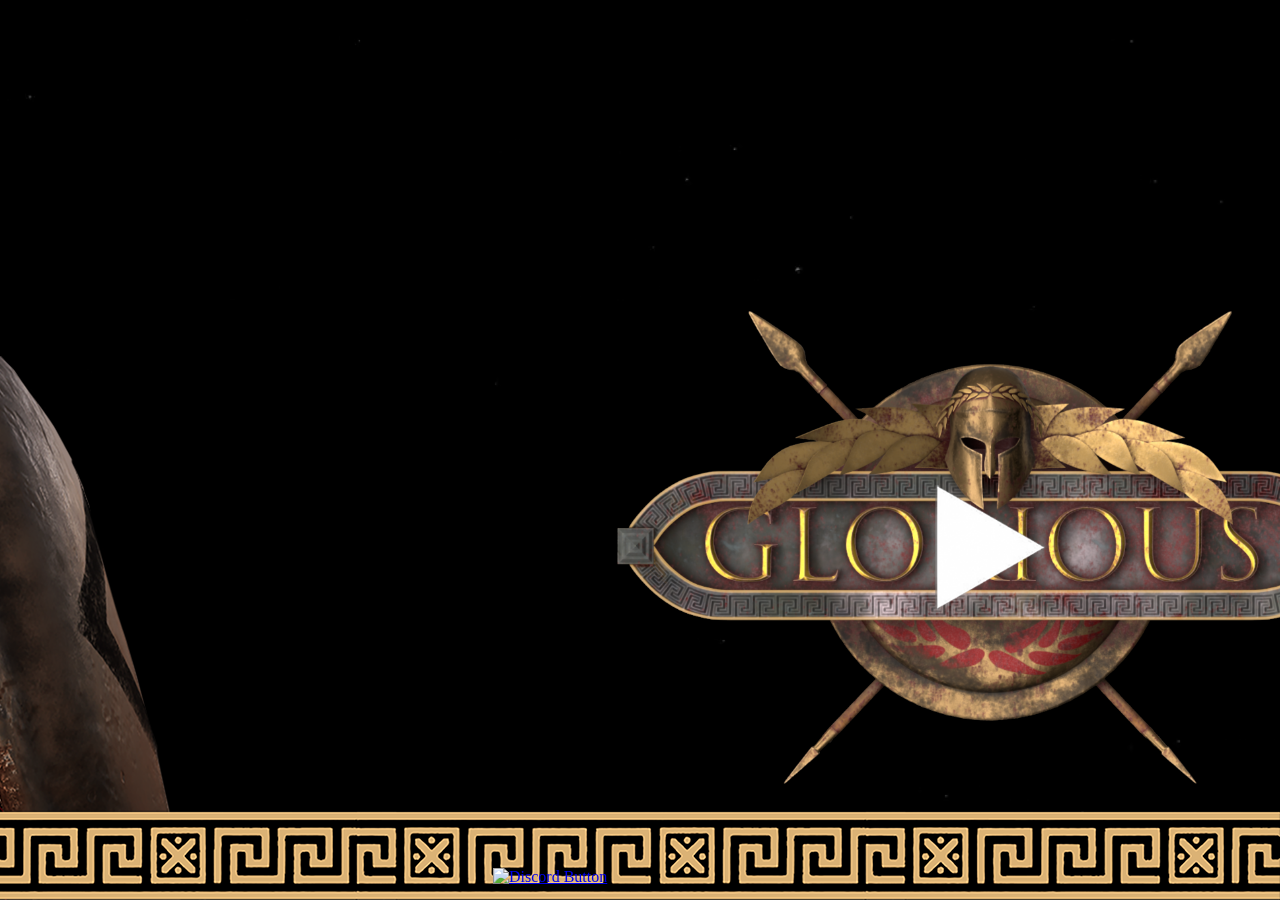
==== index.html @ 5db635e7 "Name, text and missing button errors fixed." ====
<!doctype html>
<html>
<head>
<meta charset="utf-8">
<title>Play Glorious</title>
<link rel = "stylesheet" href = "Home.css">
<script>


function toggleControls() {
	var nvideo = document.getElementById("ThisVideo");
	
  if (nvideo.hasAttribute("controls")) {
    nvideo.removeAttribute("controls")
  } else {
	  
    nvideo.setAttribute("controls", "controls")
	  
  }
	
}
	
	</script>
</head>
<body>
<table class = "center" width="1000" border="0" align="center">
  <tbody>
    <tr>
      <td><video id="ThisVideo" poster="Images/Logo.png" class="teaser" onClick="toggleControls();">
          <source src= "Videos/Glorious Teaser.mp4" type="video/mp4"/>
        </video>
        </td>
    </tr>
    <tr>
      <td><a href="https://discord.gg/z2dD6Byw"><img src="Images/Discord.png" alt="Discord Button" class="discord"></a></td>
		
      
    </tr>
  </tbody>
</table>
<video autoplay loop muted class="bgvideo" id="bgvideo">
  <source src = "Videos/Background Particles.mp4" type="video/mp4">
</video>
<img src="Images/Full.png" class="full" alt="">
</body>
</html>
---- Home.css ----
.bgvideo{
	position: fixed;
	right:0;
	bottom: 0;
	min-width: 100%;
	min-height: 100%;
	width: auto;
	height: auto;
	z-index: -2;
}

.full{
	position:fixed;
	right:0;
	bottom: 0;
	min-width: 100%;
	min-height: 100%;
	width: auto;
	height: auto;
	z-index: -1;	
}

.header{
	position:static;
	min-width: 100%;
	min-height: 100%;
	width: auto;
	height:auto;	
}

.spartan{
	left: 300;
}

.teaser{
	display:block;
	position: relative;
	bottom: -300px;
	right: -350px;
	margin-left: auto;
	margin-right: auto;
	max-height: 75%;
	max-width: 75%;	
	
	width: auto;
	height:auto;
}

.discord{
	display:block;	
	position: relative;
	bottom: -380px;
	right: -350px;
	margin-left: auto;
	margin-right: auto;
}

center{
	
	
	margin-top: auto;
	margin-left: auto;
	margin-right: 100px;
	margin-bottom: auto;
}
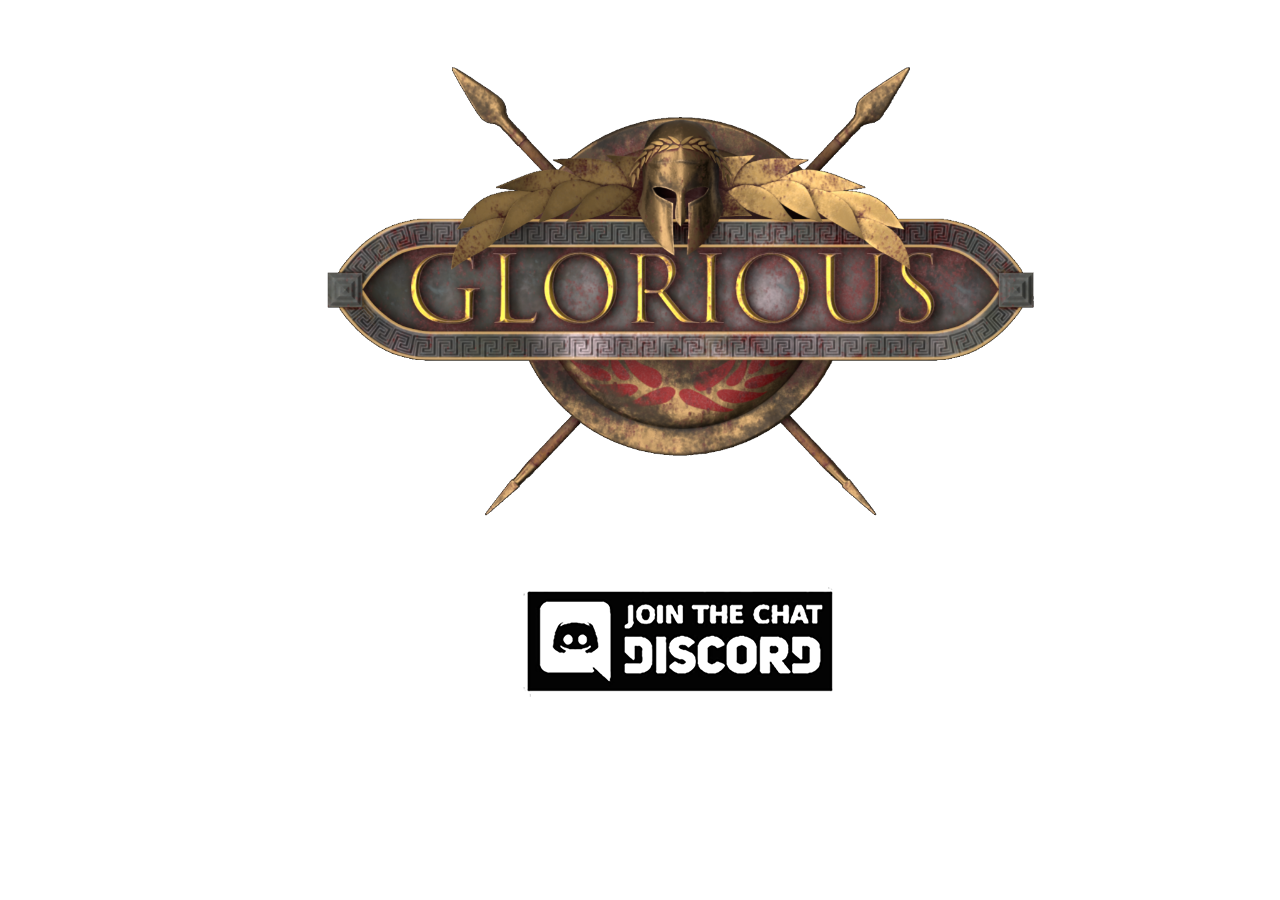
==== commit 682bc120: "For real this time?" ====
--- a/index.html
+++ b/index.html
@@ -26,21 +26,21 @@
 <table class = "center" width="1000" border="0" align="center">
   <tbody>
     <tr>
-      <td><video id="ThisVideo" poster="Images/Logo.png" class="teaser" onClick="toggleControls();">
-          <source src= "Videos/Glorious Teaser.mp4" type="video/mp4"/>
+      <td><video id="ThisVideo" poster="images/logo.png" class="teaser" onClick="toggleControls();">
+          <source src= "videos/Glorious Teaser.mp4" type="video/mp4"/>
         </video>
         </td>
     </tr>
     <tr>
-      <td><a href="https://discord.gg/z2dD6Byw"><img src="Images/Discord.png" alt="Discord Button" class="discord"></a></td>
+      <td><a href="https://discord.gg/z2dD6Byw"><img src="images/discord.png" alt="Discord Button" class="discord"></a></td>
 		
       
     </tr>
   </tbody>
 </table>
 <video autoplay loop muted class="bgvideo" id="bgvideo">
-  <source src = "Videos/Background Particles.mp4" type="video/mp4">
+  <source src = "videos/Background Particles.mp4" type="video/mp4">
 </video>
-<img src="Images/Full.png" class="full" alt="">
+<img src="images/full.png" class="full" alt="">
 </body>
 </html>--- a/Home.css
+++ b/Home.css
@@ -35,31 +35,32 @@
 .teaser{
 	display:block;
 	position: relative;
-	bottom: -300px;
-	right: -350px;
+	
 	margin-left: auto;
 	margin-right: auto;
 	max-height: 75%;
 	max-width: 75%;	
-	
+	bottom: 0px;
+	right: 0px;
 	width: auto;
 	height:auto;
 }
 
 .discord{
 	display:block;	
-	position: relative;
-	bottom: -380px;
-	right: -350px;
+	position:relative;
+	bottom: -50px;
+	right: 0px;
 	margin-left: auto;
 	margin-right: auto;
 }
 
-center{
-	
-	
+.center{
+	position: fixed;
+	right: -100px;
+	bottom: 250px;
 	margin-top: auto;
 	margin-left: auto;
-	margin-right: 100px;
+	margin-right: 200px;
 	margin-bottom: auto;
 }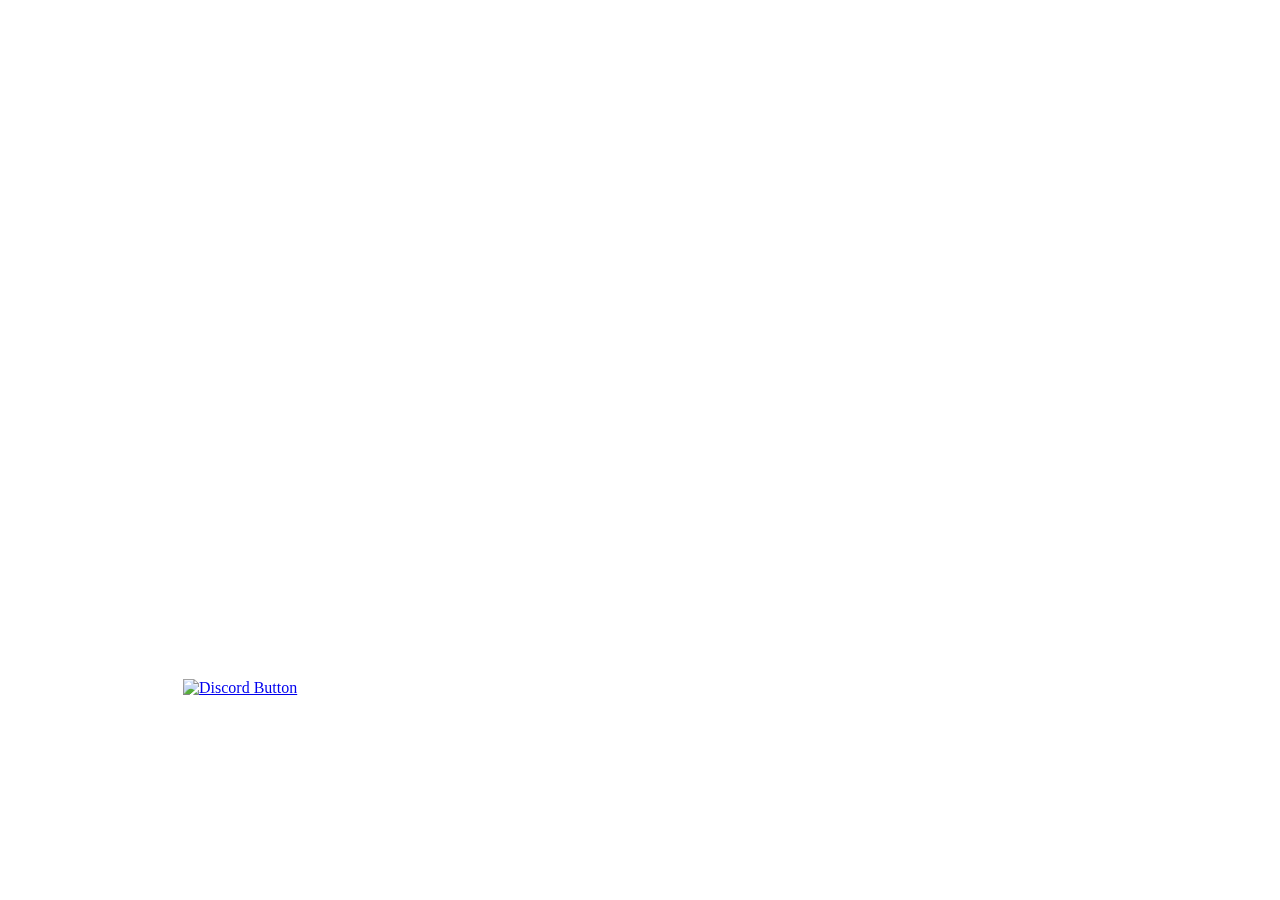
==== commit db7c2a80: "Revert "For real this time?"" ====
--- a/index.html
+++ b/index.html
@@ -26,21 +26,21 @@
 <table class = "center" width="1000" border="0" align="center">
   <tbody>
     <tr>
-      <td><video id="ThisVideo" poster="images/logo.png" class="teaser" onClick="toggleControls();">
-          <source src= "videos/Glorious Teaser.mp4" type="video/mp4"/>
+      <td><video id="ThisVideo" poster="Images/Logo.png" class="teaser" onClick="toggleControls();">
+          <source src= "Videos/Glorious Teaser.mp4" type="video/mp4"/>
         </video>
         </td>
     </tr>
     <tr>
-      <td><a href="https://discord.gg/z2dD6Byw"><img src="images/discord.png" alt="Discord Button" class="discord"></a></td>
+      <td><a href="https://discord.gg/z2dD6Byw"><img src="Images/Discord.png" alt="Discord Button" class="discord"></a></td>
 		
       
     </tr>
   </tbody>
 </table>
 <video autoplay loop muted class="bgvideo" id="bgvideo">
-  <source src = "videos/Background Particles.mp4" type="video/mp4">
+  <source src = "Videos/Background Particles.mp4" type="video/mp4">
 </video>
-<img src="images/full.png" class="full" alt="">
+<img src="Images/Full.png" class="full" alt="">
 </body>
 </html>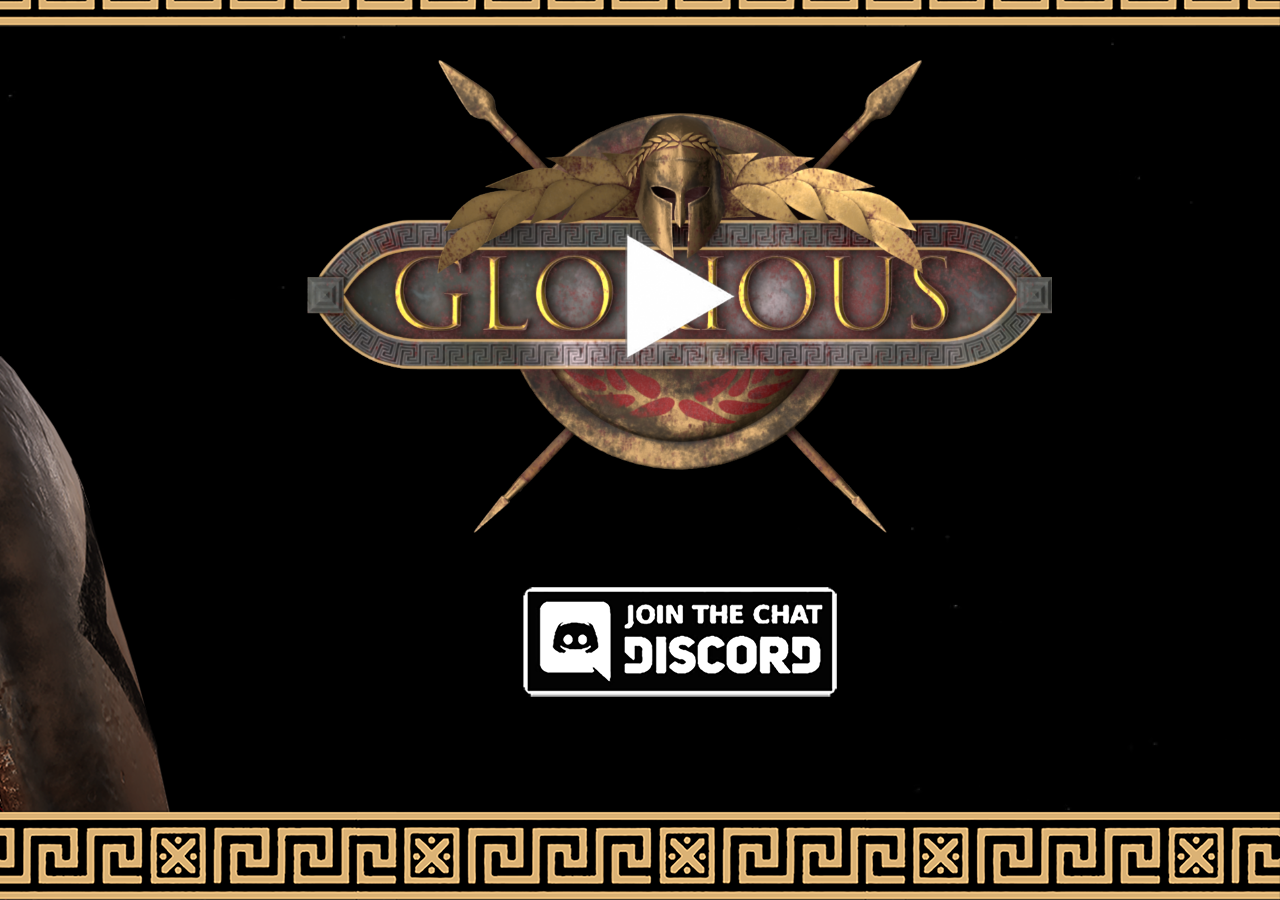
==== commit f59223a6: "Resetting index - done." ====
--- a/index.html
+++ b/index.html
@@ -26,21 +26,21 @@
 <table class = "center" width="1000" border="0" align="center">
   <tbody>
     <tr>
-      <td><video id="ThisVideo" poster="Images/Logo.png" class="teaser" onClick="toggleControls();">
-          <source src= "Videos/Glorious Teaser.mp4" type="video/mp4"/>
+      <td><video id="ThisVideo" poster="images/logo.png" class="teaser" onClick="toggleControls();">
+          <source src= "videos/Glorious Teaser.mp4" type="video/mp4"/>
         </video>
         </td>
     </tr>
     <tr>
-      <td><a href="https://discord.gg/z2dD6Byw"><img src="Images/Discord.png" alt="Discord Button" class="discord"></a></td>
+      <td><a href="https://discord.gg/z2dD6Byw"><img src="images/discord.png" alt="Discord Button" class="discord"></a></td>
 		
       
     </tr>
   </tbody>
 </table>
 <video autoplay loop muted class="bgvideo" id="bgvideo">
-  <source src = "Videos/Background Particles.mp4" type="video/mp4">
+  <source src = "videos/Background Particles.mp4" type="video/mp4">
 </video>
-<img src="Images/Full.png" class="full" alt="">
+<img src="images/full.png" class="full" alt="">
 </body>
 </html>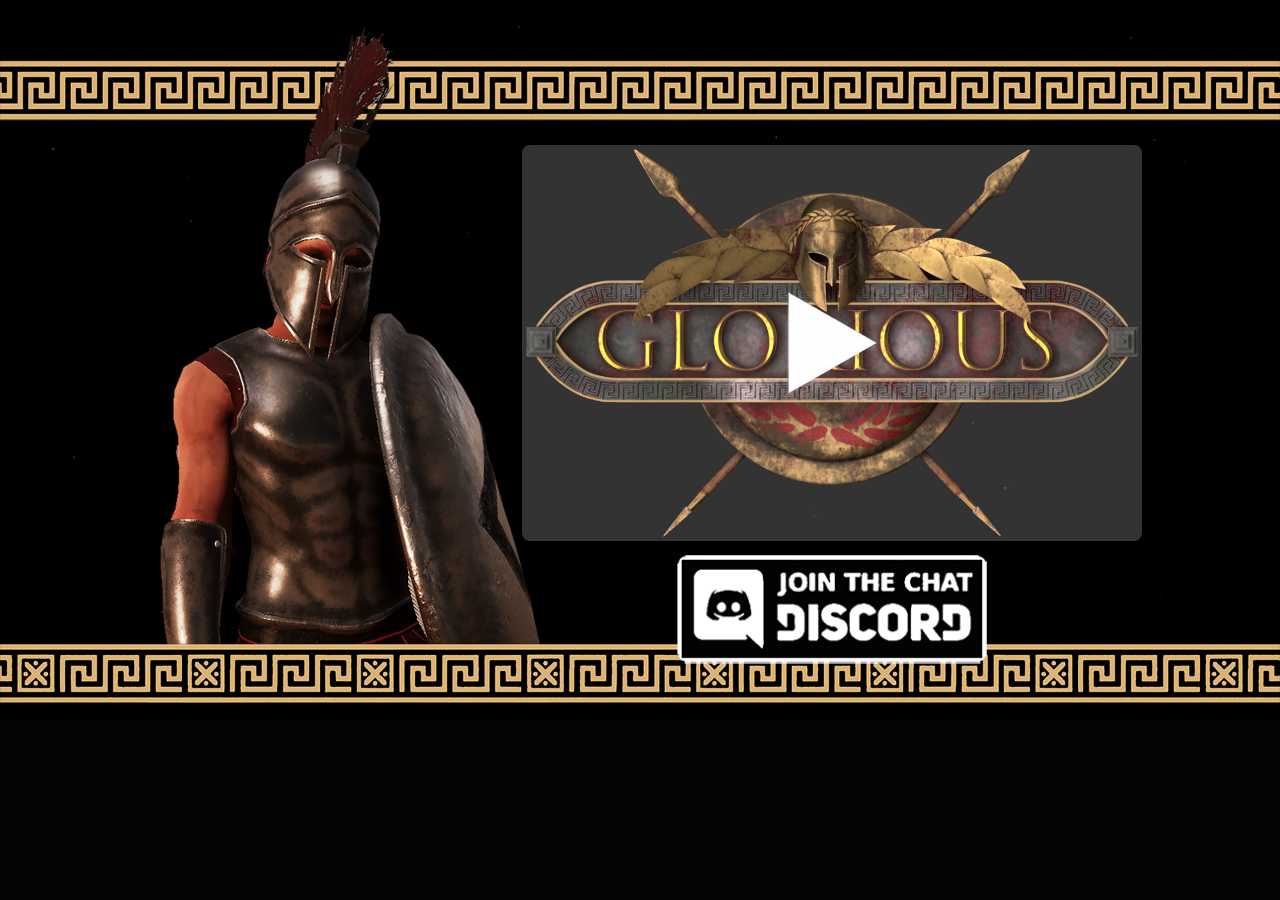
==== commit 24dee2b2: "Responsive design" ====
--- a/index.html
+++ b/index.html
@@ -1,46 +1,46 @@
-<!doctype html>
-<html>
-<head>
-<meta charset="utf-8">
-<title>Play Glorious</title>
-<link rel = "stylesheet" href = "Home.css">
-<script>
+<html lang='en'>
+  <head>
+    <title>Play Glorious</title>
+	<link href="https://fonts.googleapis.com/css2?family=Roboto&display=swap" rel="stylesheet"/>
+	<link rel="stylesheet" href="css/landingpage.css">
+	<!-- Global site tag (gtag.js) - Google Analytics -->
+    <script async src="https://www.googletagmanager.com/gtag/js?id=G-G7K1262RTR"></script>
+	<script>
+	  window.dataLayer = window.dataLayer || [];
+	  function gtag(){dataLayer.push(arguments);}
+	  gtag('js', new Date());
 
-
-function toggleControls() {
-	var nvideo = document.getElementById("ThisVideo");
+	  gtag('config', 'G-G7K1262RTR');
+	</script>
+	<script>
+	  function startVideo() { 
+	    var nvideo = document.getElementById('trailer');
+		nvideo.setAttribute("controls", "controls");
+		nvideo.play();
+      }
+	</script>
+  </head>
+  <body>    	
+	<div id='header'>	
+      <video class='bg-video' width="100%" autoplay="" loop="" muted="">
+	    <source src="videos/particles.mp4" type="video/mp4"/>
+      </video>
+	  <img class='header-image' src='images/splash.png'/>	  	  
+	  <div id='video'>	  
+	    <div class='rounded-video' onclick="startVideo();">
+	      <video id='trailer' width="100%" poster="images/logo-transparent.png">
+	        <source src="videos/web test cut.mp4" type="video/mp4"/>
+            <p><a href="videos/web test cut.mp4">Watch Trailer</a></p>
+	      </video>		
+		</div>
+		<div style='margin:10px'>
+		  <a href="https://discord.gg/tkv324kQ4V" style='display:inline-block; width:50%'><img src='images/discord-black.png'/></a>
+		</div>		
+	  </div>	  
+	  <div id='buttons'>	  
+		
+	  </div>	  
+	</div>
 	
-  if (nvideo.hasAttribute("controls")) {
-    nvideo.removeAttribute("controls")
-  } else {
-	  
-    nvideo.setAttribute("controls", "controls")
-	  
-  }
-	
-}
-	
-	</script>
-</head>
-<body>
-<table class = "center" width="1000" border="0" align="center">
-  <tbody>
-    <tr>
-      <td><video id="ThisVideo" poster="images/logo.png" class="teaser" onClick="toggleControls();">
-          <source src= "videos/Glorious Teaser.mp4" type="video/mp4"/>
-        </video>
-        </td>
-    </tr>
-    <tr>
-      <td><a href="https://discord.gg/z2dD6Byw"><img src="images/discord.png" alt="Discord Button" class="discord"></a></td>
-		
-      
-    </tr>
-  </tbody>
-</table>
-<video autoplay loop muted class="bgvideo" id="bgvideo">
-  <source src = "videos/Background Particles.mp4" type="video/mp4">
-</video>
-<img src="images/full.png" class="full" alt="">
-</body>
+  </body>
 </html>--- a/css/landingpage.css
+++ b/css/landingpage.css
@@ -0,0 +1,106 @@
+body {
+  margin: 0px;
+  background-color:#060505;
+  font-family: 'Roboto', sans-serif;
+  font-size: 20px;
+  color: #eeeeee;
+  text-align:justify;
+}
+
+h1 { font-size: 2.5em; text-align:center;background-color:#363A56; position:relative;}
+h2 { font-size: 2em; }
+p { font-size: 1em; }
+
+li { margin: 10px; }
+
+img {
+  max-width:100%;
+  text-align: center;
+  display: block;
+  margin: 0 auto;
+}
+
+#content {
+  margin: 20px;
+}
+
+.content-box {
+	background-color:black;
+	padding: 20px;
+	position:relative;
+	margin-top: 20px;
+}
+
+.content-box:before {
+    content:"";
+    position:absolute;
+    top:0;
+    left:0;
+    border-width:30px 30px 0px 0px;
+    border-style:solid;
+    border-color:#20222F transparent transparent #fff ;
+}
+
+#header {
+  position:relative;
+  width: 100%;
+  height: auto;
+}
+
+#header .header-image {
+  width:100%;
+  height:auto; 
+  display:inline-block;
+  position: relative;  
+}
+
+#header .bg-video {
+  position: absolute;
+  top: 0;
+  left: 0;  
+}
+
+#header #logo {
+	position:absolute;
+	left: 50%;
+	width: 100%;	
+	transform: translateX(-50%);
+	text-align: center;
+	top: 20px
+}
+
+#header #buttons {
+	position:absolute;
+	left: 80%;
+	width: 100%;	
+	transform: translateX(-80%);
+	text-align: center;
+	top: 80%;	
+}
+
+#header #video {
+	position:absolute;
+	left:80%;
+	transform: translateX(-80%);
+	width:50%;
+	text-align:center;
+	top: 20%;
+}
+
+.rounded-video {
+  background-color: rgba(255, 255, 255, 0.2);
+  display:inline-block;
+  margin: 4px 10px;
+  padding: 4px;
+  border-radius: 8px;
+}
+
+.rounded-button {
+  font-family: 'Xolonium Regular';
+  color: black;
+  font-size: 25px;
+    
+  background-color: rgba(255, 255, 255, 0.8);
+  border: none;
+  
+}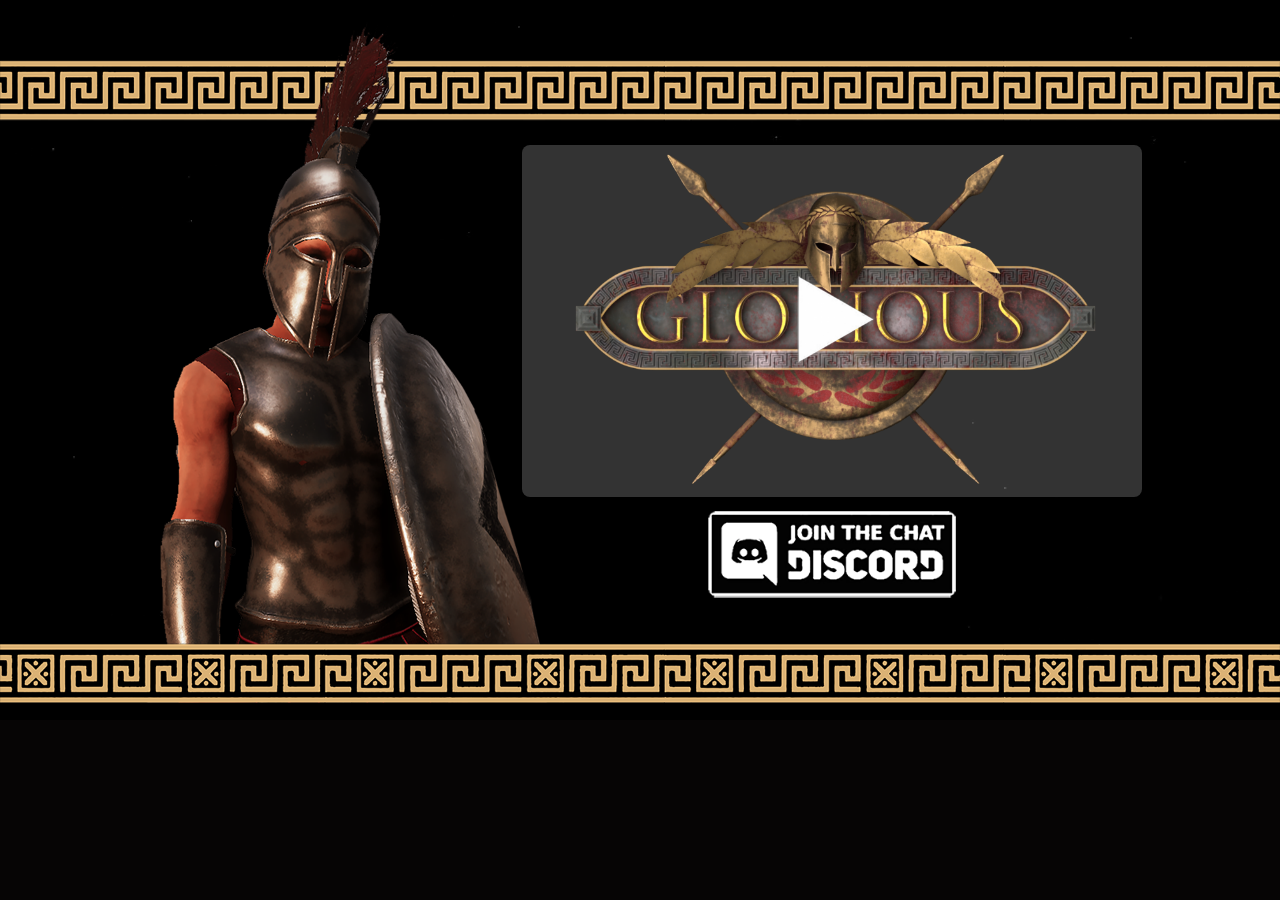
==== commit 6d972eb9: "Add correct video and fix logo size" ====
--- a/index.html
+++ b/index.html
@@ -29,12 +29,12 @@
 	  <div id='video'>	  
 	    <div class='rounded-video' onclick="startVideo();">
 	      <video id='trailer' width="100%" poster="images/logo-transparent.png">
-	        <source src="videos/web test cut.mp4" type="video/mp4"/>
-            <p><a href="videos/web test cut.mp4">Watch Trailer</a></p>
+	        <source src="videos/Glorious Teaser.mp4" type="video/mp4"/>
+            <p><a href="videos/Glorious Teaser.mp4">Watch Trailer</a></p>
 	      </video>		
 		</div>
 		<div style='margin:10px'>
-		  <a href="https://discord.gg/tkv324kQ4V" style='display:inline-block; width:50%'><img src='images/discord-black.png'/></a>
+		  <a href="https://discord.gg/tkv324kQ4V" style='display:inline-block; width:40%'><img src='images/discord-black.png'/></a>
 		</div>		
 	  </div>	  
 	  <div id='buttons'>	  
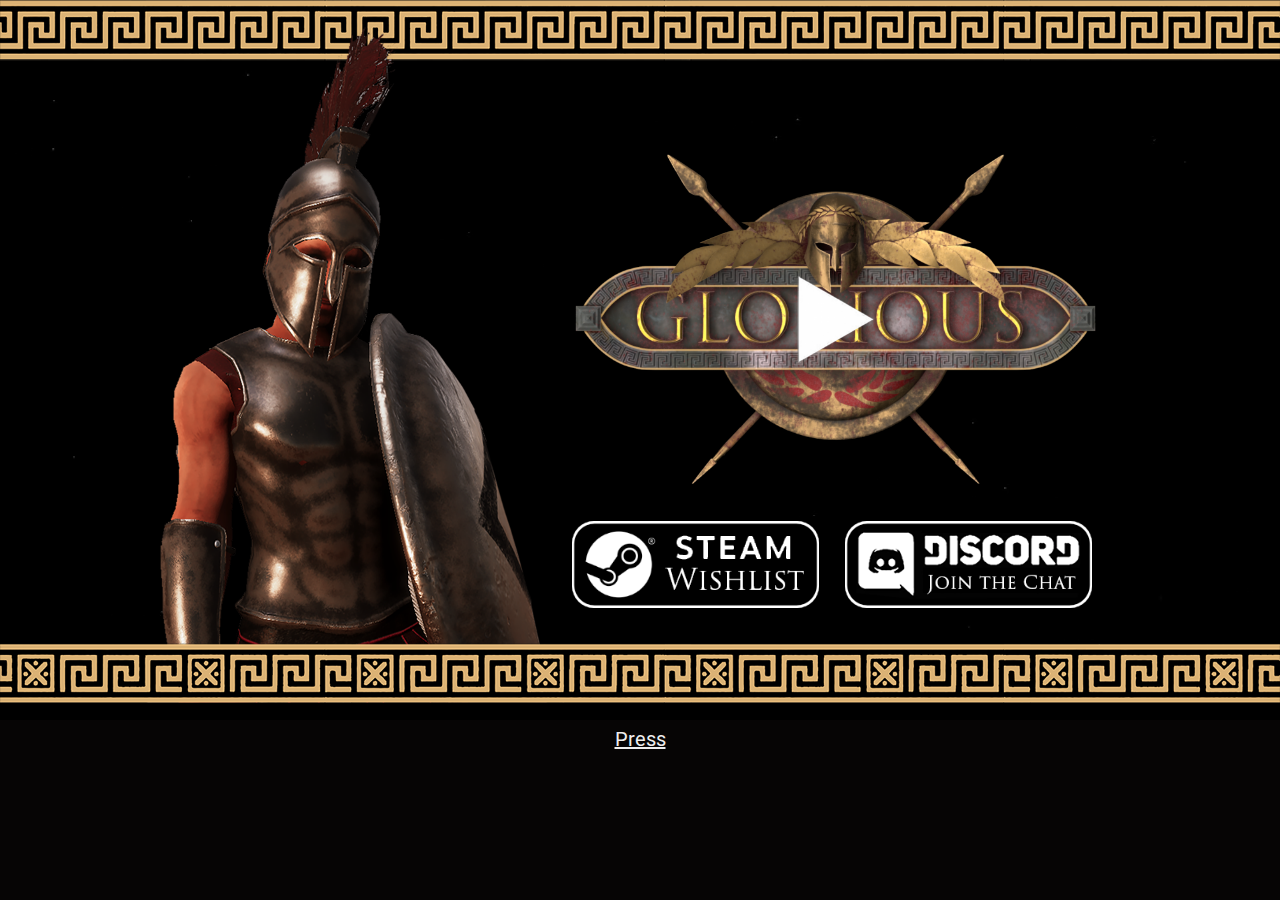
==== commit 42de0d3f: "Update trailer. Add steam page link. Add press link." ====
--- a/index.html
+++ b/index.html
@@ -20,7 +20,7 @@
       }
 	</script>
   </head>
-  <body>    	
+  <body>  
 	<div id='header'>	
       <video class='bg-video' width="100%" autoplay="" loop="" muted="">
 	    <source src="videos/particles.mp4" type="video/mp4"/>
@@ -29,18 +29,19 @@
 	  <div id='video'>	  
 	    <div class='rounded-video' onclick="startVideo();">
 	      <video id='trailer' width="100%" poster="images/logo-transparent.png">
-	        <source src="videos/Glorious Teaser.mp4" type="video/mp4"/>
-            <p><a href="videos/Glorious Teaser.mp4">Watch Trailer</a></p>
+	        <source src="videos/Glorious Trailer.mp4" type="video/mp4"/>
+            <p><a href="videos/Glorious Trailer.mp4">Watch Trailer</a></p>
 	      </video>		
 		</div>
-		<div style='margin:10px'>
-		  <a href="https://discord.gg/tkv324kQ4V" style='display:inline-block; width:40%'><img src='images/discord-black.png'/></a>
+		<div style='margin:10px;'>
+		  <a class='buttonlink' href="https://store.steampowered.com/app/1678810/Glorious/"><img src='images/steam-button.png'/></a>
+		  <a class='buttonlink' href="https://discord.gg/tkv324kQ4V" ><img src='images/discord-button.png'/></a>
 		</div>		
 	  </div>	  
-	  <div id='buttons'>	  
-		
-	  </div>	  
 	</div>
-	
+	<div>
+	  &nbsp
+	  <center><a href="/press">Press</a></center>
+	</div>
   </body>
 </html>--- a/css/landingpage.css
+++ b/css/landingpage.css
@@ -7,12 +7,6 @@
   text-align:justify;
 }
 
-h1 { font-size: 2.5em; text-align:center;background-color:#363A56; position:relative;}
-h2 { font-size: 2em; }
-p { font-size: 1em; }
-
-li { margin: 10px; }
-
 img {
   max-width:100%;
   text-align: center;
@@ -20,25 +14,16 @@
   margin: 0 auto;
 }
 
-#content {
-  margin: 20px;
+a {
+  color: inherit;
+  text-decordation: inherit;
 }
 
-.content-box {
-	background-color:black;
-	padding: 20px;
-	position:relative;
-	margin-top: 20px;
-}
 
-.content-box:before {
-    content:"";
-    position:absolute;
-    top:0;
-    left:0;
-    border-width:30px 30px 0px 0px;
-    border-style:solid;
-    border-color:#20222F transparent transparent #fff ;
+.buttonlink {
+  display:inline-block; 
+  width:40%; 
+  padding: 10px	
 }
 
 #header {
@@ -88,7 +73,7 @@
 }
 
 .rounded-video {
-  background-color: rgba(255, 255, 255, 0.2);
+  background-color: rgba(255, 255, 255, 0.0);
   display:inline-block;
   margin: 4px 10px;
   padding: 4px;
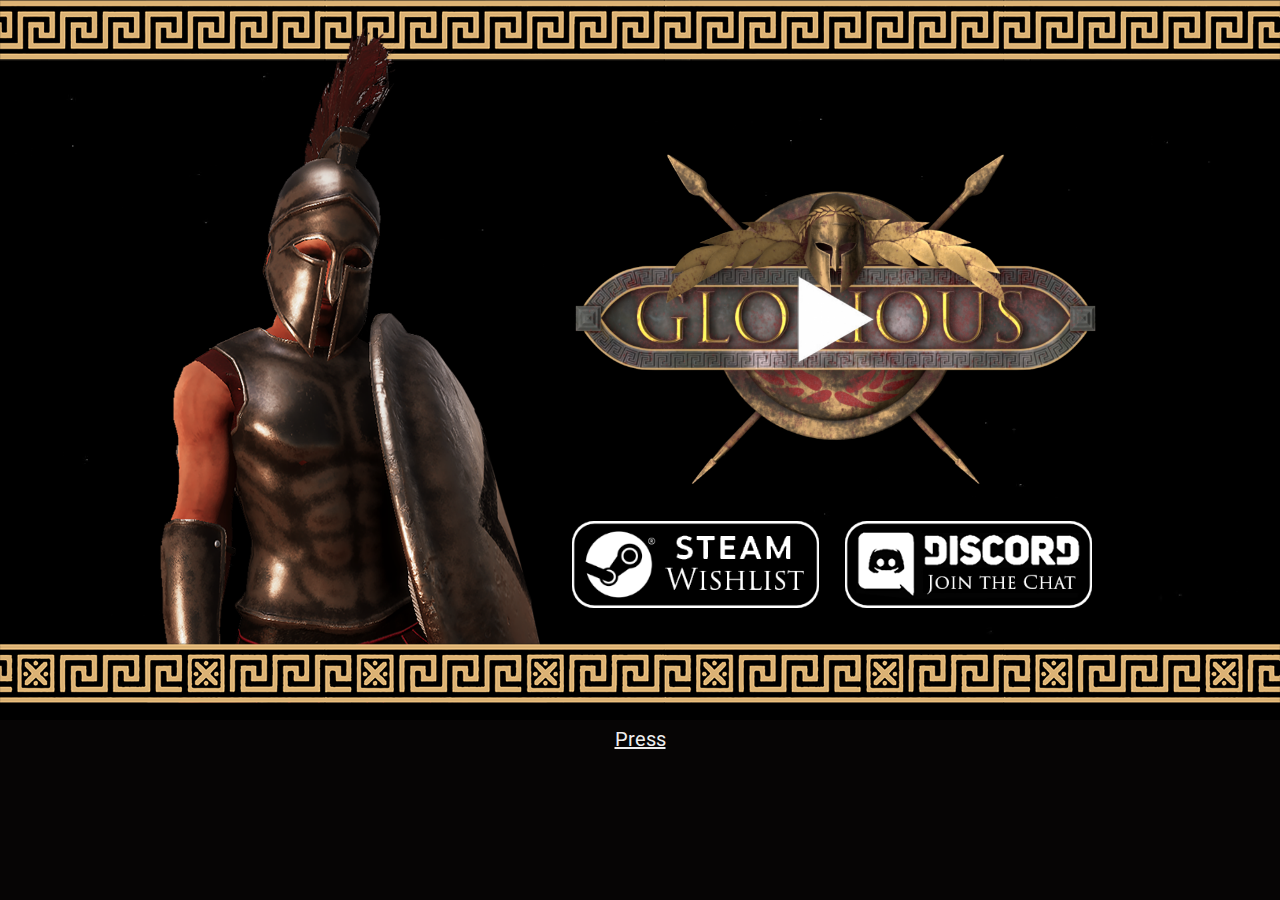
==== commit 66f5fbf7: "Fix missing trailer." ====
--- a/index.html
+++ b/index.html
@@ -2,7 +2,7 @@
   <head>
     <title>Play Glorious</title>
 	<link href="https://fonts.googleapis.com/css2?family=Roboto&display=swap" rel="stylesheet"/>
-	<link rel="stylesheet" href="css/landingpage.css">
+	<link rel="stylesheet" href="css/landingpage.css">	
 	<!-- Global site tag (gtag.js) - Google Analytics -->
     <script async src="https://www.googletagmanager.com/gtag/js?id=G-G7K1262RTR"></script>
 	<script>
